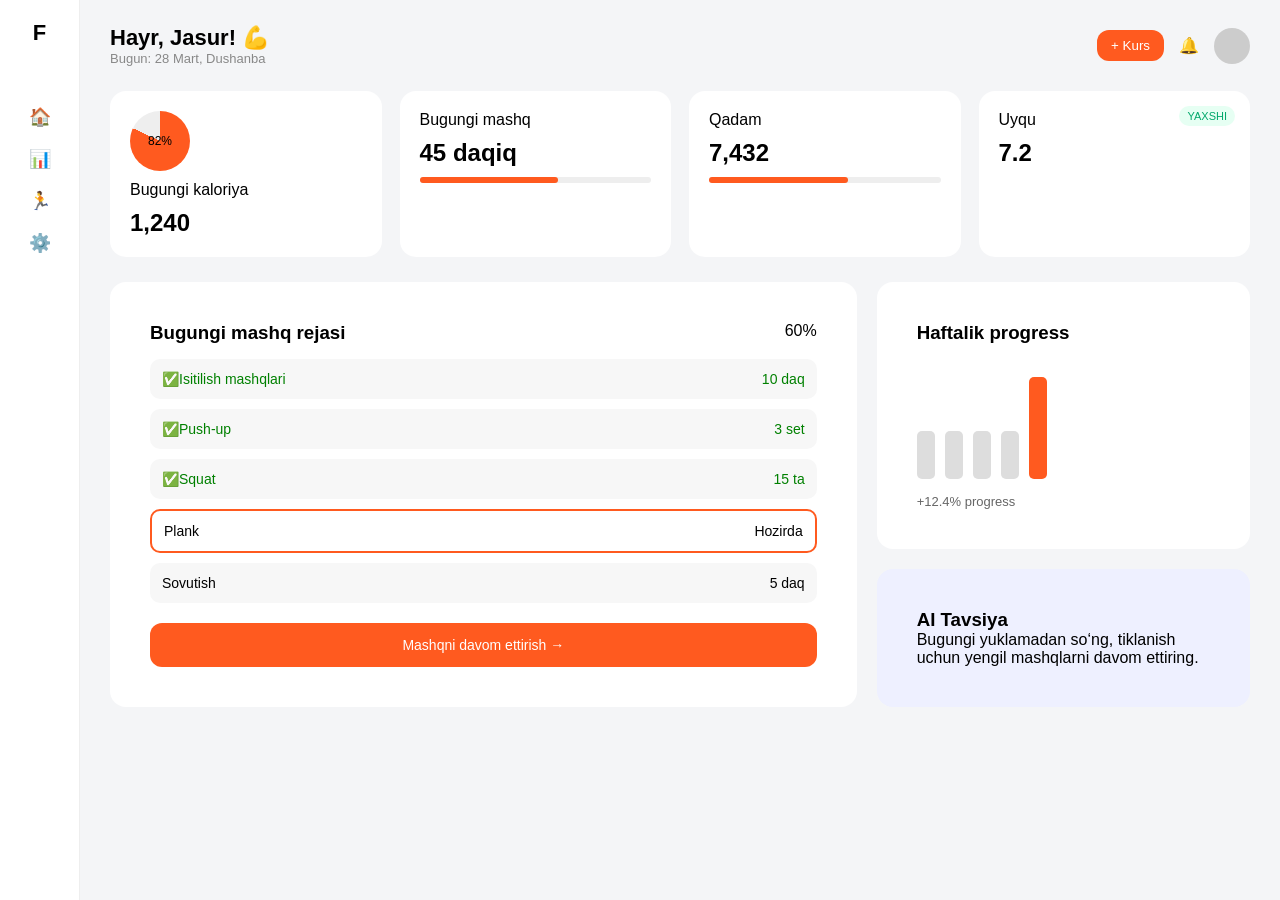
==== dashboard.html @ ad088e7d "Yangilandi" ====
<!DOCTYPE html>
<html lang="uz">
<head>
  <meta charset="UTF-8">
  <title>Dashboard</title>
  <link rel="stylesheet" href="dashboard.css">
</head>
<body>

<div class="app">

  <aside class="sidebar">
    <div class="logo">F</div>

    <nav>
      <a class="active">🏠</a>
      <a>📊</a>
      <a>🏃</a>
      <a>⚙️</a>
    </nav>
  </aside>

  <div class="main">

    <header class="header">
      <div>
        <h1>Hayr, Jasur! 💪</h1>
        <p>Bugun: 28 Mart, Dushanba</p>
      </div>

      <div class="header-right">
        <button class="add-btn">+ Kurs</button>
        <div class="bell">🔔</div>
        <div class="avatar"></div>
      </div>
    </header>

    <section class="top-cards">

      <div class="card">
        <div class="circle">82%</div>
        <div>
          <p>Bugungi kaloriya</p>
          <h2>1,240</h2>
        </div>
      </div>

      <div class="card">
        <p>Bugungi mashq</p>
        <h2>45 <span>daqiq</span></h2>
        <div class="progress-line"><span></span></div>
      </div>

      <div class="card">
        <p>Qadam</p>
        <h2>7,432</h2>
        <div class="progress-line"><span></span></div>
      </div>

      <div class="card">
        <p>Uyqu</p>
        <h2>7.2</h2>
        <span class="badge">YAXSHI</span>
      </div>

    </section>

    <section class="content">

      <div class="left">

        <div class="box">
          <div class="box-header">
            <h3>Bugungi mashq rejasi</h3>
            <span>60%</span>
          </div>

          <ul class="task-list">
            <li class="done">✅Isitilish mashqlari <span>10 daq</span></li>
            <li class="done">✅Push-up <span>3 set</span></li>
            <li class="done">✅Squat <span>15 ta</span></li>
            <li class="active">Plank <span>Hozirda</span></li>
            <li>Sovutish <span>5 daq</span></li>
          </ul>

          <button class="main-btn">Mashqni davom ettirish →</button>
        </div>

      </div>

      <div class="right">

        <div class="box progress-box">
          <h3>Haftalik progress</h3>

          <div class="chart">
            <div></div>
            <div></div>
            <div></div>
            <div></div>
            <div class="active"></div>
          </div>

          <p class="progress-text">+12.4% progress</p>
        </div>

        <div class="box ai-box">
          <h3>AI Tavsiya</h3>
          <p>
            Bugungi yuklamadan so‘ng, tiklanish uchun yengil mashqlarni davom ettiring.
          </p>
        </div>

      </div>

    </section>

  </div>

</div>

</body>
</html>
---- dashboard.css ----
* {
  margin: 0;
  padding: 0;
  box-sizing: border-box;
  font-family: Inter, sans-serif;
}

body {
  background: #f4f5f7;
}

.app {
  display: flex;
  height: 100vh;
}

.sidebar {
  width: 80px;
  background: white;
  border-right: 1px solid #eee;
  display: flex;
  flex-direction: column;
  align-items: center;
  padding: 20px 0;
}

.logo {
  font-size: 22px;
  font-weight: bold;
  margin-bottom: 40px;
}

.sidebar nav a {
  display: block;
  margin: 20px 0;
  font-size: 18px;
  color: #aaa;
  cursor: pointer;
}

.sidebar nav a.active {
  color: #ff5a1f;
}

.main {
  flex: 1;
  padding: 25px 30px;
}

.header {
  display: flex;
  justify-content: space-between;
  align-items: center;
}

.header h1 {
  font-size: 22px;
}

.header p {
  color: #888;
  font-size: 13px;
}

.header-right {
  display: flex;
  align-items: center;
  gap: 15px;
}

.add-btn {
  background: #ff5a1f;
  color: white;
  border: none;
  padding: 8px 14px;
  border-radius: 12px;
}

.avatar {
  width: 36px;
  height: 36px;
  background: #ccc;
  border-radius: 50%;
}

.top-cards {
  display: grid;
  grid-template-columns: repeat(4, 1fr);
  gap: 18px;
  margin: 25px 0;
}

.card {
  background: white;
  padding: 20px;
  border-radius: 16px;
  position: relative;
}

.card h2 {
  margin-top: 10px;
}

.circle {
  width: 60px;
  height: 60px;
  border-radius: 50%;
  background: conic-gradient(#ff5a1f 82%, #eee 0);
  display: flex;
  align-items: center;
  justify-content: center;
  font-size: 12px;
  margin-bottom: 10px;
}

.progress-line {
  height: 6px;
  background: #eee;
  border-radius: 10px;
  margin-top: 10px;
}

.progress-line span {
  display: block;
  width: 60%;
  height: 100%;
  background: #ff5a1f;
  border-radius: 10px;
}

.badge {
  position: absolute;
  right: 15px;
  top: 15px;
  background: #e6fff3;
  color: #00a86b;
  padding: 4px 8px;
  font-size: 11px;
  border-radius: 10px;
}

.content {
  display: flex;
  gap: 20px;
}

.left {
  flex: 2;
}

.right {
  flex: 1;
}

.box {
  background: white;
  padding: 40px;
  border-radius: 16px;
}

.box-header {
  display: flex;
  justify-content: space-between;
  margin-bottom: 15px;
}

.task-list {
  list-style: none;
}

.task-list li {
  padding: 12px;
  background: #f7f7f7;
  border-radius: 10px;
  margin-bottom: 10px;
  display: flex;
  justify-content: space-between;
  font-size: 14px;
}

.task-list li.done {
  color: green;
}

.task-list li.active {
  border: 2px solid #ff5a1f;
  background: #fff;
}

.main-btn {
  width: 100%;
  margin-top: 10px;
  padding: 14px;
  border: none;
  background: #ff5a1f;
  color: white;
  border-radius: 12px;
  font-size: 14px;
}

.chart {
  display: flex;
  align-items: flex-end;
  gap: 10px;
  height: 120px;
  margin: 15px 0;
}

.chart div {
  width: 18px;
  height: 40%;
  background: #ddd;
  border-radius: 5px;
}

.chart .active {
  height: 85%;
  background: #ff5a1f;
}

.ai-box {
  background: #eef0ff;
  margin-top: 20px;
}

.progress-text {
  font-size: 13px;
  color: #666;
}
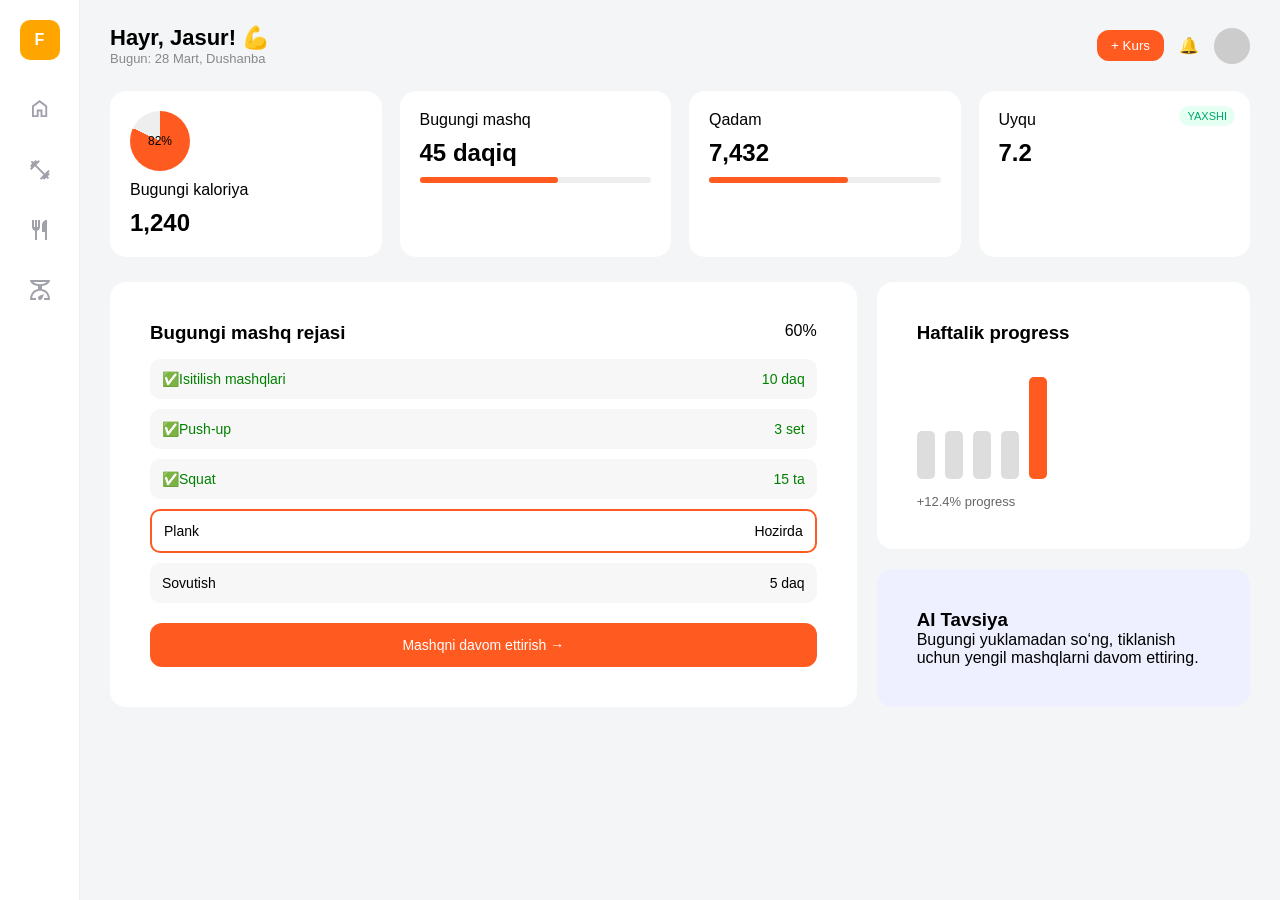
==== commit c9d59ee9: "yangilandi" ====
--- a/dashboard.html
+++ b/dashboard.html
@@ -13,10 +13,10 @@
     <div class="logo">F</div>
 
     <nav>
-      <a class="active">🏠</a>
-      <a>📊</a>
-      <a>🏃</a>
-      <a>⚙️</a>
+        <a href=""><img src="./Container.svg" alt=""></a>
+        <a href="mashqrejasi.html"><img src="./Container (1).svg" alt=""></a>
+        <a href="./hisoblash.html"><img src="./Container (2).svg" alt=""></a>
+        <a href=""><img src="./Container (3).svg" alt=""></a>
     </nav>
   </aside>
 
--- a/dashboard.css
+++ b/dashboard.css
@@ -25,16 +25,27 @@
 }
 
 .logo {
-  font-size: 22px;
+  width: 40px;
+  height: 40px;
+  background: orange;
+  color: white;
+  display: flex;
+  align-items: center;
+  justify-content: center;
+  border-radius: 10px;
   font-weight: bold;
-  margin-bottom: 40px;
 }
 
 .sidebar nav a {
-  display: block;
   margin: 20px 0;
-  font-size: 18px;
-  color: #aaa;
+  width: 30px;
+  padding: 20px;
+  flex-direction: column;
+  display: flex;
+  align-items: center;
+  justify-content: space-between;
+  height: 10px;
+  font-size: 20px;
   cursor: pointer;
 }
 
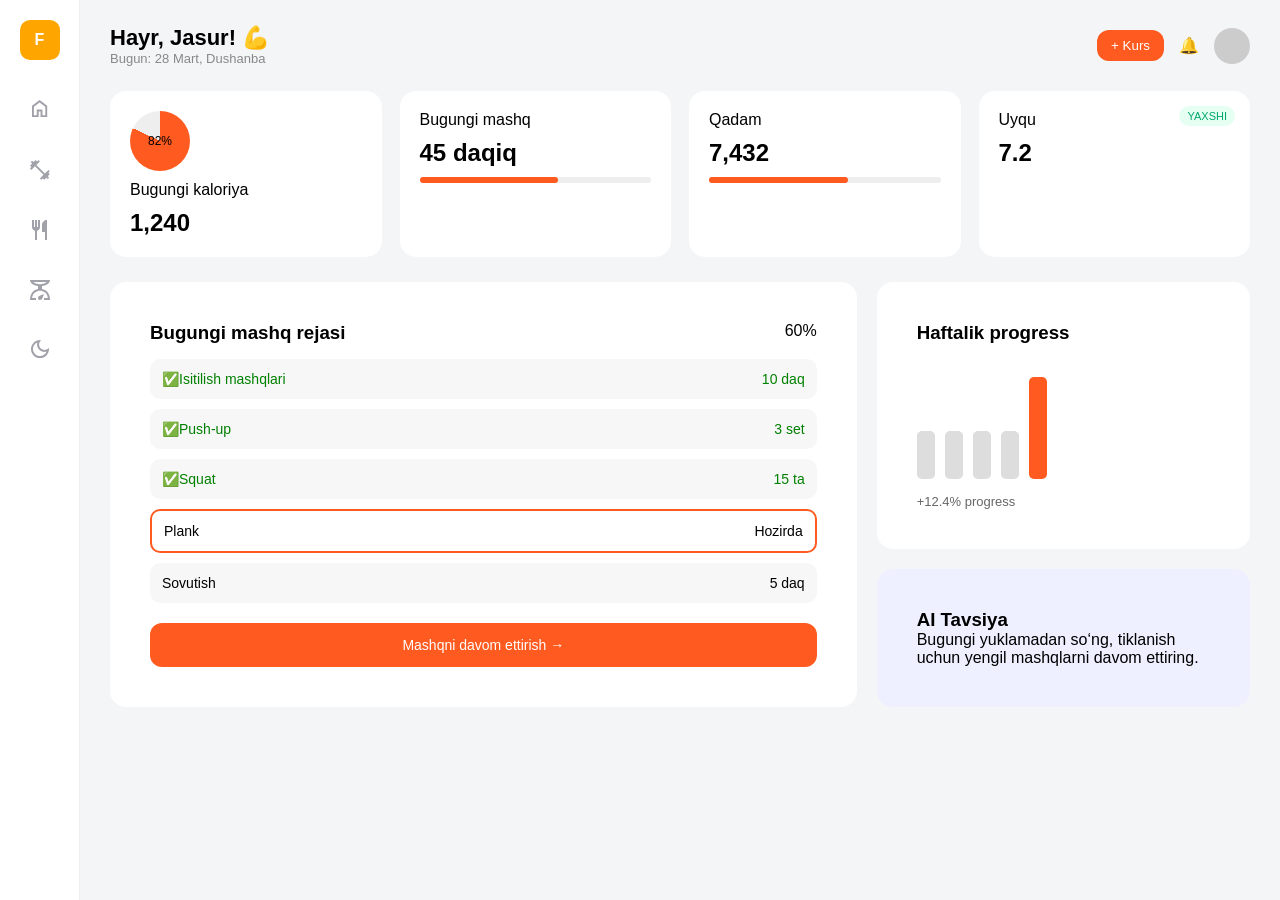
==== commit 0e1a8099: "Yangilandi 2ta page qoshildi" ====
--- a/dashboard.html
+++ b/dashboard.html
@@ -16,7 +16,8 @@
         <a href=""><img src="./Container.svg" alt=""></a>
         <a href="mashqrejasi.html"><img src="./Container (1).svg" alt=""></a>
         <a href="./hisoblash.html"><img src="./Container (2).svg" alt=""></a>
-        <a href=""><img src="./Container (3).svg" alt=""></a>
+        <a href="./vaznkuzatish.html"><img src="./Container (3).svg" alt=""></a>
+        <a href="./uyqukuzatilishi.html"><img src="./Container (5).svg" alt=""></a>
     </nav>
   </aside>
 
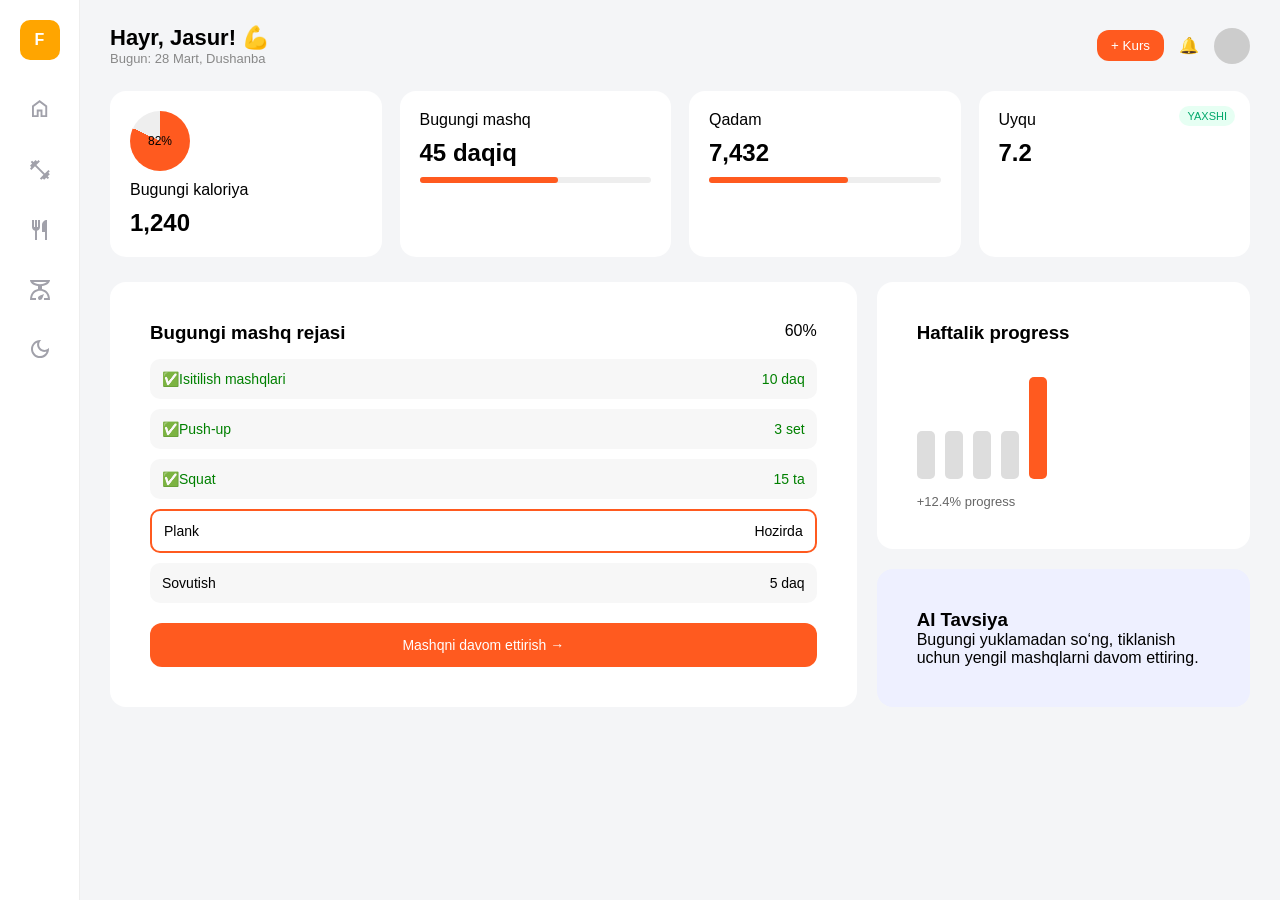
==== commit f6afbe07: "tugadi" ====
--- a/dashboard.html
+++ b/dashboard.html
@@ -1,124 +1,128 @@
 <!DOCTYPE html>
 <html lang="uz">
+
 <head>
   <meta charset="UTF-8">
   <title>Dashboard</title>
   <link rel="stylesheet" href="dashboard.css">
 </head>
+
 <body>
 
-<div class="app">
+  <div class="app">
 
-  <aside class="sidebar">
-    <div class="logo">F</div>
+    <aside class="sidebar">
+      <div class="logo">F</div>
+      <nav>
+        <a href="dashboard.html"><img src="./Container.svg" alt="Dashboard"></a>
+        <a href="mashqrejasi.html"><img src="./Container (1).svg" alt="Plans"></a>
+        <a href="hisoblash.html" class="active"><img src="./Container (2).svg" alt="Calories"></a>
+        <a href="vaznkuzatish.html"><img src="./Container (3).svg" alt="Weight"></a>
+        <a href="uyqukuzatilishi.html"><img src="./Container (5).svg" alt="Sleep"></a>
+      </nav>
+    </aside>
 
-    <nav>
-        <a href=""><img src="./Container.svg" alt=""></a>
-        <a href="mashqrejasi.html"><img src="./Container (1).svg" alt=""></a>
-        <a href="./hisoblash.html"><img src="./Container (2).svg" alt=""></a>
-        <a href="./vaznkuzatish.html"><img src="./Container (3).svg" alt=""></a>
-        <a href="./uyqukuzatilishi.html"><img src="./Container (5).svg" alt=""></a>
-    </nav>
-  </aside>
+    <div class="main">
 
-  <div class="main">
+      <header class="header">
+        <div>
+          <h1>Hayr, Jasur! 💪</h1>
+          <p>Bugun: 28 Mart, Dushanba</p>
+        </div>
 
-    <header class="header">
-      <div>
-        <h1>Hayr, Jasur! 💪</h1>
-        <p>Bugun: 28 Mart, Dushanba</p>
-      </div>
+        <div class="header-right">
+          <button class="add-btn">+ Kurs</button>
+          <div class="bell">🔔</div>
+          <div class="avatar"></div>
+        </div>
+      </header>
 
-      <div class="header-right">
-        <button class="add-btn">+ Kurs</button>
-        <div class="bell">🔔</div>
-        <div class="avatar"></div>
-      </div>
-    </header>
+      <section class="top-cards">
 
-    <section class="top-cards">
+        <div class="card">
+          <div class="circle">82%</div>
+          <div>
+            <p>Bugungi kaloriya</p>
+            <h2>1,240</h2>
+          </div>
+        </div>
 
-      <div class="card">
-        <div class="circle">82%</div>
-        <div>
-          <p>Bugungi kaloriya</p>
-          <h2>1,240</h2>
+        <div class="card">
+          <p>Bugungi mashq</p>
+          <h2>45 <span>daqiq</span></h2>
+          <div class="progress-line"><span></span></div>
         </div>
-      </div>
 
-      <div class="card">
-        <p>Bugungi mashq</p>
-        <h2>45 <span>daqiq</span></h2>
-        <div class="progress-line"><span></span></div>
-      </div>
+        <div class="card">
+          <p>Qadam</p>
+          <h2>7,432</h2>
+          <div class="progress-line"><span></span></div>
+        </div>
 
-      <div class="card">
-        <p>Qadam</p>
-        <h2>7,432</h2>
-        <div class="progress-line"><span></span></div>
-      </div>
+        <div class="card">
+          <p>Uyqu</p>
+          <h2>7.2</h2>
+          <span class="badge">YAXSHI</span>
+        </div>
 
-      <div class="card">
-        <p>Uyqu</p>
-        <h2>7.2</h2>
-        <span class="badge">YAXSHI</span>
-      </div>
+      </section>
 
-    </section>
+      <section class="content">
 
-    <section class="content">
+        <div class="left">
 
-      <div class="left">
+          <div class="box">
+            <div class="box-header">
+              <h3>Bugungi mashq rejasi</h3>
+              <span>60%</span>
+            </div>
 
-        <div class="box">
-          <div class="box-header">
-            <h3>Bugungi mashq rejasi</h3>
-            <span>60%</span>
+            <ul class="task-list">
+              <li class="done">✅Isitilish mashqlari <span>10 daq</span></li>
+              <li class="done">✅Push-up <span>3 set</span></li>
+              <li class="done">✅Squat <span>15 ta</span></li>
+              <li class="active">Plank <span>Hozirda</span></li>
+              <li>Sovutish <span>5 daq</span></li>
+            </ul>
+
+            <button class="main-btn">Mashqni davom ettirish →</button>
           </div>
 
-          <ul class="task-list">
-            <li class="done">✅Isitilish mashqlari <span>10 daq</span></li>
-            <li class="done">✅Push-up <span>3 set</span></li>
-            <li class="done">✅Squat <span>15 ta</span></li>
-            <li class="active">Plank <span>Hozirda</span></li>
-            <li>Sovutish <span>5 daq</span></li>
-          </ul>
-
-          <button class="main-btn">Mashqni davom ettirish →</button>
         </div>
 
-      </div>
+        <div class="right">
 
-      <div class="right">
+          <div class="box progress-box">
+            <h3>Haftalik progress</h3>
 
-        <div class="box progress-box">
-          <h3>Haftalik progress</h3>
+            <div class="chart">
+              <div></div>
+              <div></div>
+              <div></div>
+              <div></div>
+              <div class="active"></div>
+            </div>
 
-          <div class="chart">
-            <div></div>
-            <div></div>
-            <div></div>
-            <div></div>
-            <div class="active"></div>
+            <p class="progress-text">+12.4% progress</p>
           </div>
 
-          <p class="progress-text">+12.4% progress</p>
+          <div class="box ai-box">
+            <h3>AI Tavsiya</h3>
+            <p>
+              Bugungi yuklamadan so‘ng, tiklanish uchun yengil mashqlarni davom ettiring.
+            </p>
+          </div>
+
         </div>
 
-        <div class="box ai-box">
-          <h3>AI Tavsiya</h3>
-          <p>
-            Bugungi yuklamadan so‘ng, tiklanish uchun yengil mashqlarni davom ettiring.
-          </p>
-        </div>
+      </section>
 
-      </div>
-
-    </section>
+    </div>
 
   </div>
 
-</div>
+  <script src="dashboard.js"></script>
 
 </body>
+
 </html>
--- a/dashboard.css
+++ b/dashboard.css
@@ -237,4 +237,36 @@
 .progress-text {
   font-size: 13px;
   color: #666;
+}
+
+@media (max-width: 1024px) {
+  .top-cards {
+    grid-template-columns: repeat(2, 1fr);
+  }
+}
+
+@media (max-width: 768px) {
+  .app {
+    flex-direction: column;
+  }
+  .sidebar {
+    width: 100%;
+    height: auto;
+    flex-direction: row;
+    padding: 10px 20px;
+  }
+  .sidebar nav {
+    display: flex;
+    flex-direction: row;
+    gap: 20px;
+  }
+  .sidebar nav a {
+    margin: 0;
+  }
+  .content {
+    flex-direction: column;
+  }
+  .top-cards {
+    grid-template-columns: 1fr;
+  }
 }
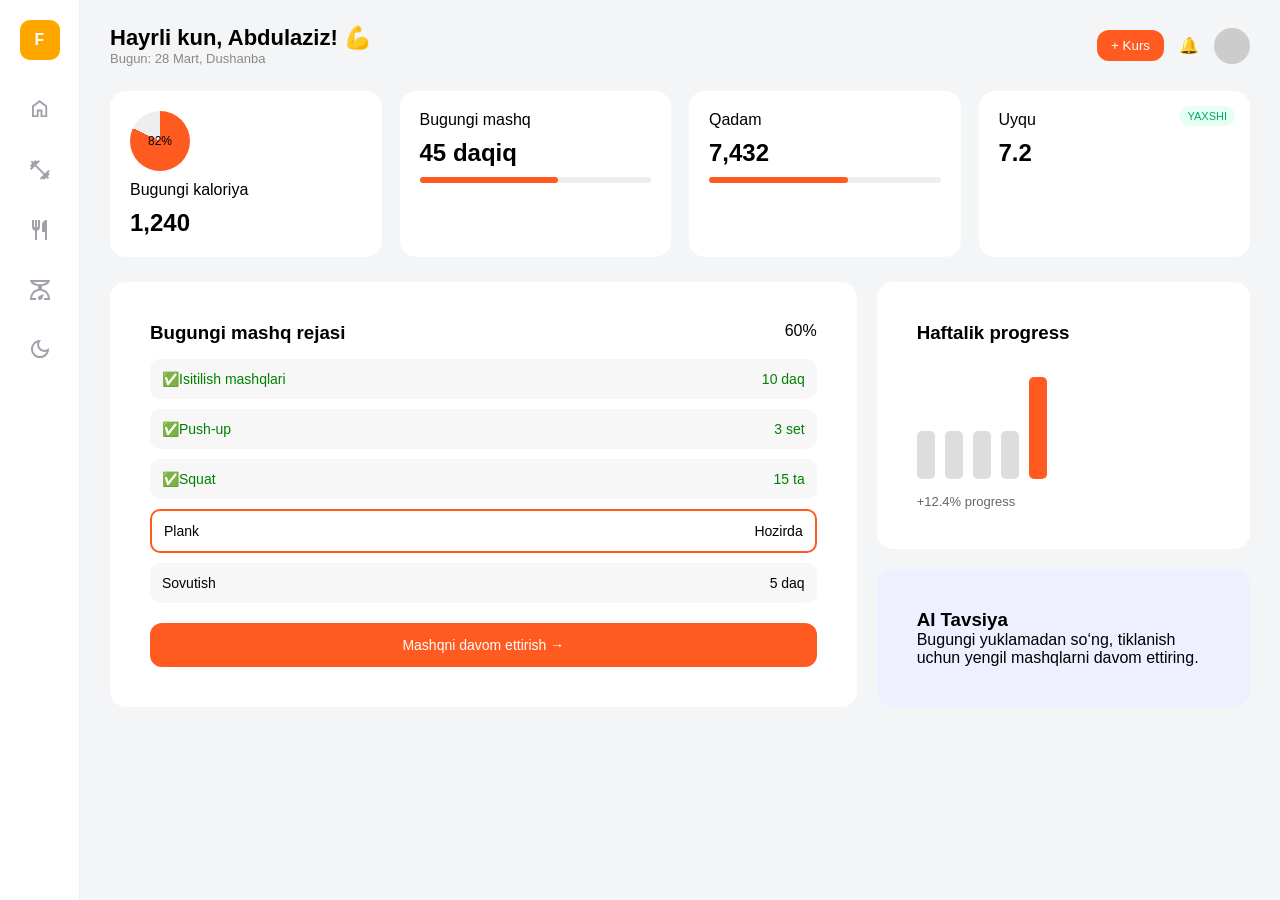
==== commit f02b668f: "tostify qoshildi hamma paga ga" ====
--- a/dashboard.html
+++ b/dashboard.html
@@ -26,7 +26,7 @@
 
       <header class="header">
         <div>
-          <h1>Hayr, Jasur! 💪</h1>
+          <h1>Hayrli kun, Abdulaziz! 💪</h1>
           <p>Bugun: 28 Mart, Dushanba</p>
         </div>
 
@@ -121,6 +121,8 @@
 
   </div>
 
+  <div class="xabar-con"></div>
+
   <script src="dashboard.js"></script>
 
 </body>
--- a/dashboard.css
+++ b/dashboard.css
@@ -239,6 +239,59 @@
   color: #666;
 }
 
+.xabar-con {
+  position: fixed;
+  top: 30px;
+  right: 30px;
+}
+
+.xabar {
+  width: 400px;
+  padding: 15px 20px;
+  color: white;
+  border-radius: 10px;
+  margin: 10px 0px;
+
+  animation: kirish 1s ease, chiqish 1s ease 2s forwards;
+}
+
+.error {
+  background-color: red;
+}
+
+.success {
+  background-color: rgb(0, 209, 0);
+}
+
+.info {
+  background-color: skyblue;
+}
+
+@keyframes kirish {
+  from {
+    transform: translateX(100%);
+    opacity: 0;
+  }
+
+  to {
+    transform: translateX(0%);
+    opacity: 1;
+  }
+}
+
+@keyframes chiqish {
+  from {
+    transform: translateX(0%);
+    opacity: 1;
+  }
+
+  to {
+    transform: translateX(120%);
+    opacity: 0;
+  }
+}
+
+
 @media (max-width: 1024px) {
   .top-cards {
     grid-template-columns: repeat(2, 1fr);
@@ -249,23 +302,28 @@
   .app {
     flex-direction: column;
   }
+
   .sidebar {
     width: 100%;
     height: auto;
     flex-direction: row;
     padding: 10px 20px;
   }
+
   .sidebar nav {
     display: flex;
     flex-direction: row;
     gap: 20px;
   }
+
   .sidebar nav a {
     margin: 0;
   }
+
   .content {
     flex-direction: column;
   }
+
   .top-cards {
     grid-template-columns: 1fr;
   }
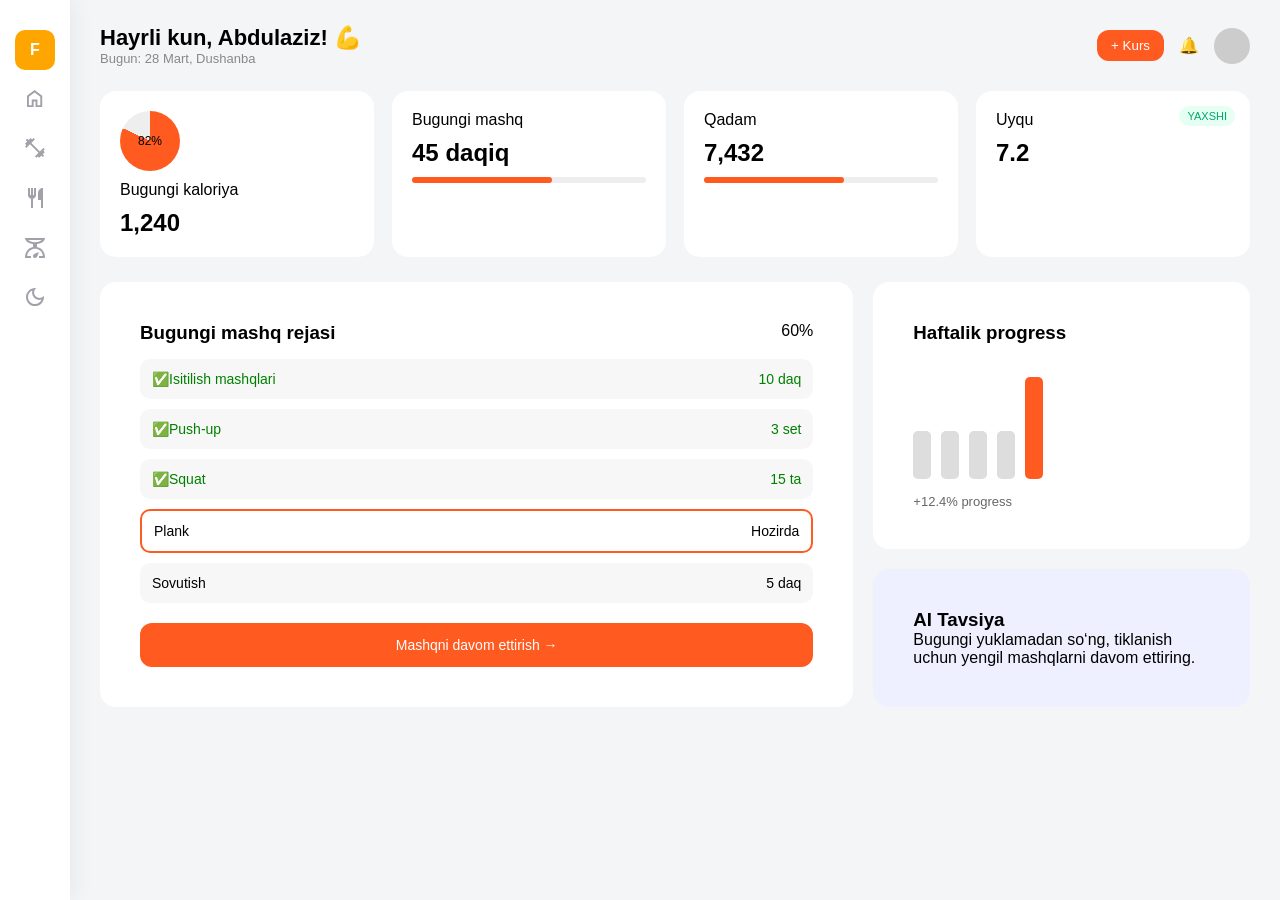
==== commit b76c88dc: "yangilandi" ====
--- a/dashboard.html
+++ b/dashboard.html
@@ -4,6 +4,7 @@
 <head>
   <meta charset="UTF-8">
   <title>Dashboard</title>
+  <meta name="viewport" content="width=device-width, initial-scale=1.0">
   <link rel="stylesheet" href="dashboard.css">
 </head>
 
@@ -85,7 +86,9 @@
               <li>Sovutish <span>5 daq</span></li>
             </ul>
 
-            <button class="main-btn">Mashqni davom ettirish →</button>
+            <a href="./mashqrejasi.html">
+              <button class="main-btn">Mashqni davom ettirish →</button>
+            </a>
           </div>
 
         </div>
--- a/dashboard.css
+++ b/dashboard.css
@@ -11,17 +11,17 @@
 
 .app {
   display: flex;
-  height: 100vh;
+  flex-direction: row;
+  min-height: 100vh;
 }
 
 .sidebar {
-  width: 80px;
-  background: white;
-  border-right: 1px solid #eee;
+  background: #fff;
+  box-shadow: 5px 0 20px rgba(0, 0, 0, 0.05);
   display: flex;
   flex-direction: column;
   align-items: center;
-  padding: 20px 0;
+  padding: 30px 15px;
 }
 
 .logo {
@@ -37,14 +37,13 @@
 }
 
 .sidebar nav a {
-  margin: 20px 0;
-  width: 30px;
-  padding: 20px;
+  margin: 10px 0;
+  width: auto;
+  padding: 10px;
+  display: flex;
   flex-direction: column;
-  display: flex;
-  align-items: center;
-  justify-content: space-between;
-  height: 10px;
+  align-items: center;
+  height: auto;
   font-size: 20px;
   cursor: pointer;
 }
@@ -56,6 +55,7 @@
 .main {
   flex: 1;
   padding: 25px 30px;
+  overflow-y: scroll;
 }
 
 .header {
@@ -122,6 +122,7 @@
   justify-content: center;
   font-size: 12px;
   margin-bottom: 10px;
+  flex-shrink: 0;
 }
 
 .progress-line {
@@ -209,6 +210,11 @@
   font-size: 14px;
 }
 
+.main-btn a {
+  text-decoration: none;
+  color: white;
+}
+
 .chart {
   display: flex;
   align-items: flex-end;
@@ -251,7 +257,6 @@
   color: white;
   border-radius: 10px;
   margin: 10px 0px;
-
   animation: kirish 1s ease, chiqish 1s ease 2s forwards;
 }
 
@@ -291,40 +296,129 @@
   }
 }
 
+/* --- MEDIA QUERIES (Moslashtirilgan qism) --- */
 
 @media (max-width: 1024px) {
   .top-cards {
     grid-template-columns: repeat(2, 1fr);
   }
-}
-
-@media (max-width: 768px) {
-  .app {
-    flex-direction: column;
-  }
-
-  .sidebar {
-    width: 100%;
-    height: auto;
-    flex-direction: row;
-    padding: 10px 20px;
-  }
-
-  .sidebar nav {
-    display: flex;
-    flex-direction: row;
-    gap: 20px;
-  }
-
-  .sidebar nav a {
-    margin: 0;
-  }
 
   .content {
     flex-direction: column;
   }
 
+  .left,
+  .right {
+    width: 100%;
+  }
+}
+
+@media (max-width: 768px) {
+
+  /* Menyuni chapda qoldirish uchun eski kodlar olib tashlandi */
+  .main {
+    padding: 15px;
+  }
+
+  .header {
+    flex-direction: column;
+    align-items: flex-start;
+    gap: 10px;
+  }
+
   .top-cards {
     grid-template-columns: 1fr;
   }
+
+  .box {
+    padding: 20px;
+  }
+
+  .xabar {
+    width: 90%;
+  }
+}
+
+@media (max-width: 480px) {
+  .header h1 {
+    font-size: 18px;
+  }
+
+  .add-btn {
+    padding: 6px 10px;
+    font-size: 12px;
+  }
+
+  .task-list li {
+    font-size: 12px;
+    flex-direction: column;
+    gap: 5px;
+  }
+
+  .chart {
+    height: 80px;
+  }
+}
+
+@media (max-width: 390px) {
+
+  /* .app va .sidebar kodi tegilmadi, shunda u chapda turadi */
+  .main {
+    padding: 15px;
+  }
+
+  .header h1 {
+    font-size: 18px;
+  }
+
+  .header-right {
+    width: 100%;
+    justify-content: space-between;
+  }
+
+  .add-btn {
+    padding: 6px 10px;
+    font-size: 12px;
+  }
+
+  .top-cards {
+    grid-template-columns: repeat(1, 1fr);
+  }
+
+  .card {
+    padding: 15px;
+  }
+
+  .content {
+    flex-direction: column;
+  }
+
+  .box {
+    padding: 20px;
+  }
+
+  .task-list li {
+    flex-direction: column;
+    align-items: flex-start;
+    font-size: 13px;
+    gap: 5px;
+  }
+
+  .chart {
+    height: 80px;
+  }
+
+  .chart div {
+    width: 12px;
+  }
+
+  .xabar-con {
+    top: 10px;
+    right: 10px;
+    left: 10px;
+  }
+
+  .xabar {
+    width: 100%;
+  }
 }
